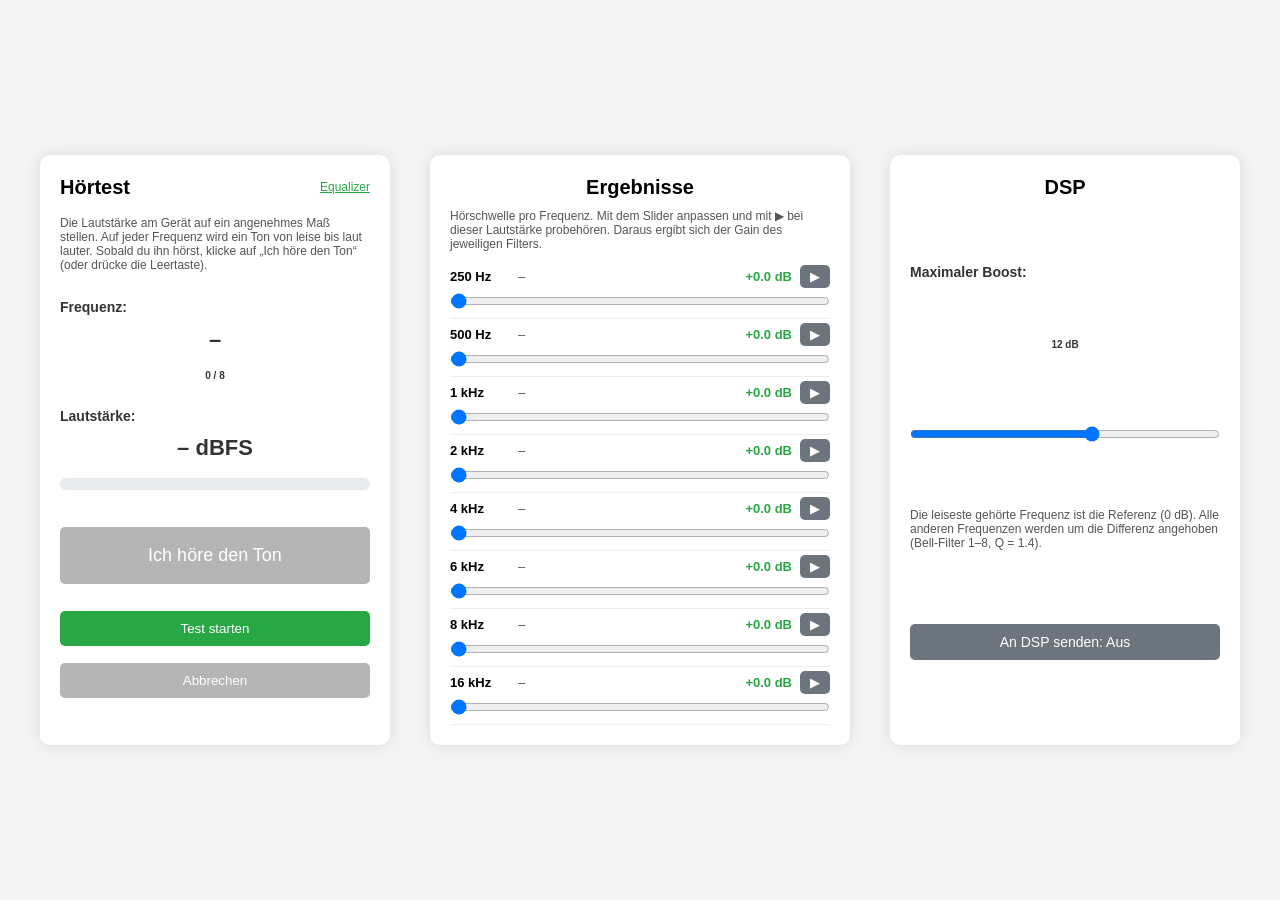
==== firmware/data/hoertest.html @ c3c64e72 "hoertest prototyp" ====
<!DOCTYPE html>
<html lang="de">

<head>
    <meta charset="UTF-8">
    <meta name="viewport" content="width=device-width, initial-scale=1.0">
    <title>ESP 32 Hörtest</title>
    <!-- Verlinkung zur externen CSS-Datei (gleiche wie index.html) -->
    <link rel="stylesheet" href="main.css">
</head>

<body>
    <div class="container-wrapper">

        <!-- =======================
             Hörtest Sektion
             ======================= -->
        <div class="container">
            <div class="filter-header">
                <h1>Hörtest</h1>
                <a href="/" class="page-link">Equalizer</a>
            </div>

            <p class="hint">
                Die Lautstärke am Gerät auf ein angenehmes Maß stellen.
                Auf jeder Frequenz wird ein Ton von leise bis laut lauter. Sobald du ihn hörst,
                klicke auf „Ich höre den Ton“ (oder drücke die Leertaste).
            </p>

            <!-- Aktuelle Frequenz und Fortschritt -->
            <label>Frequenz:</label>
            <p id="testFreq" class="big-value">–</p>
            <p id="testProgress" class="outputText">0 / 8</p>

            <!-- Lautstärkeanzeige -->
            <label style="display: hidden;">Lautstärke:</label>
            <p id="testLevel" class="big-value" style="display: hidden;">– dBFS</p>
            <div class="level-bar" style="display: hidden;"><div id="testLevelFill" class="level-bar-fill"></div></div>

            <button id="testHeard" class="heard-btn" disabled>Ich höre den Ton</button>
            <button id="testStart">Test starten</button>
            <button id="testCancel" class="secondary-btn" disabled>Abbrechen</button>

            <p id="outputTest" class="outputText"></p>
        </div>

        <!-- =======================
             Ergebnisse / manuelles Patchen
             Die Zeilen werden in hoertest.js aus #bandTemplate erzeugt
             ======================= -->
        <div class="container results-container">
            <h1>Ergebnisse</h1>
            <p class="hint">
                Hörschwelle pro Frequenz. Mit dem Slider anpassen und mit ▶ bei dieser Lautstärke
                probehören. Daraus ergibt sich der Gain des jeweiligen Filters.
            </p>

            <div id="bandList"></div>

            <template id="bandTemplate">
                <div class="band-row">
                    <div class="band-head">
                        <span data-role="freq" class="band-freq"></span>
                        <span data-role="threshold" class="band-value"></span>
                        <span data-role="gain" class="band-gain"></span>
                        <button data-role="play" class="play-btn" title="Ton probehören">▶</button>
                    </div>
                    <input type="range" data-role="slider" min="-80" max="0" step="1">
                </div>
            </template>
        </div>

        <!-- =======================
             Übertragung an den ADAU
             ======================= -->
        <div class="container">
            <h1>DSP</h1>

            <label for="maxBoost">Maximaler Boost:</label>
            <p id="maxBoostValue" class="outputText"></p>
            <input type="range" id="maxBoost" min="0" max="20" step="1" value="12">

            <p class="hint">
                Die leiseste gehörte Frequenz ist die Referenz (0 dB). Alle anderen Frequenzen
                werden um die Differenz angehoben (Bell-Filter 1–8, Q = <span id="qValue"></span>).
            </p>

            <!-- An/Aus: aktiv = Filter senden, inaktiv = alle 8 Filter auf Bypass -->
            <button id="dspToggle" class="bypass-btn dsp-toggle">An DSP senden: Aus</button>
            <p id="outputDsp" class="outputText"></p>
        </div>

    </div> <!-- Ende container-wrapper -->

    <script src="hoertest.js"></script>
</body>

</html>
---- firmware/data/main.css ----
/* ===========================
   Grundlegende Layout-Einstellungen
   =========================== */
body {
    font-family: Arial, sans-serif;
    display: flex;
    justify-content: center;
    align-items: center;
    min-height: 100vh;
    margin: 0;
    padding: 20px;
    background-color: #f4f4f4;
    box-sizing: border-box;
}

select {
    width: 100%;
    padding: 8px;
    margin: 5px 0 10px 0;
    border: 1px solid #ccc;
    border-radius: 5px;
    background-color: white;
    font-size: 14px;
    box-sizing: border-box;
}

.container h1 {
    font-size: 20px;
    margin: 0 0 10px 0;
    line-height: 1.2;
}

/* ===========================
   Container-System
   =========================== */
.container-wrapper {
    display: flex;
    justify-content: center;
    gap: 40px;
    flex-wrap: wrap;
    max-width: 100%;
    align-items: stretch;
    /* sorgt dafür, dass alle Container gleich hoch sind */
}

.container {
    flex: 1 1 150px;
    /* gleichmäßige, flexible Breite */
    display: flex;
    flex-direction: column;
    text-align: center;
    background-color: white;
    padding: 20px;
    border-radius: 10px;
    box-shadow: 0 0 15px rgba(0, 0, 0, 0.1);
    min-width: 120px;
    width: 100%;
    max-width: 350px;
    box-sizing: border-box;
    justify-content: space-between;
    /* gleicht Innenhöhe besser aus */
}

/* Speziell für Mute-Container */
.mute-container {
    flex: 0 0 auto;
    /* verhindert flex-grow und flex-shrink */
    max-width: 120px;
    /* maximale Breite */
    width: auto;
    /* natürliche Breite */
    min-width: unset;
}

/* ===========================
   Formularelemente
   =========================== */
label {
    text-align: left;
    font-weight: bold;
    margin: 10px 0 5px 0;
    color: #333;
    font-size: 14px;
}

input {
    padding: 10px;
    margin: 10px 0;
    width: 100%;
    border-radius: 5px;
    border: 1px solid #ccc;
    box-sizing: border-box;
}

button {
    margin-top: 20px;
    padding: 10px 20px;
    border: none;
    border-radius: 5px;
    background-color: #28a745;
    color: white;
    cursor: pointer;
}

button:hover {
    background-color: #218838;
}

/* ===========================
   Ausgabebereich (z.B. Debug-Text)
   =========================== */
.outputText {
    font-size: 10px;
    margin-top: 10px;
    font-weight: bold;
    color: #333;
}

/* ===========================
   Mute-Switch (Toggle)
   =========================== */
.switch {
    position: relative;
    display: block;
    width: 40px;
    height: 20px;
    margin: 20px auto;
    /* horizontale Zentrierung */
}

.switch input {
    opacity: 0;
    width: 0;
    height: 0;
}

.slider {
    position: absolute;
    cursor: pointer;
    top: 0;
    left: 0;
    right: 0;
    bottom: 0;
    background-color: #ccc;
    transition: 0.4s;
    border-radius: 20px;
}

.slider:before {
    position: absolute;
    content: "";
    height: 16px;
    width: 16px;
    left: 2px;
    bottom: 2px;
    background-color: white;
    transition: 0.4s;
    border-radius: 50%;
}

input:checked+.slider {
    background-color: #dc3545;
}

input:checked+.slider:before {
    transform: translateX(20px);
}

/* ===========================
   Input "LED"
   =========================== */
/* LED-Container wie Input, horizontal + vertikal zentriert */
.led-container {
    display: flex;
    justify-content: center;
    align-items: center;
    gap: 30px;
    /* Abstand zwischen L und R */
    margin: 10px 0 0 0;
    width: 100%;
    /* volle Breite */
}

#outputSignalLeds {
    margin: 0% 0;
    padding: 0;
}


.led-unit {
    display: flex;
    flex-direction: column;
    align-items: center;
}

/* LED (Kreis) */
.led {
    width: 10px;
    height: 10px;
    border-radius: 50%;
    background-color: gray;
    box-shadow: 0 0 5px rgba(0, 0, 0, 0.3);
}

.led.green {
    background-color: #28a745;
    box-shadow: 0 0 8px #28a745;
}

.led.yellow {
    background-color: #e7f708;
    box-shadow: 0 0 8px #e7f708;
}


.led.red {
    background-color: #dc3545;
    box-shadow: 0 0 8px #dc3545;
}

.led.black {
    background-color: #000000;
    box-shadow: 0 0 8px #000000;
}

/* ===========================
   Filter-Header mit Bypass-Button
   =========================== */
.filter-header {
    display: flex;
    justify-content: space-between;
    align-items: center;
    margin-bottom: 10px;
}

.filter-header h1 {
    font-size: 20px;
    margin: 0;
    text-align: left;
}

.bypass-btn {
    background-color: #6c757d;
    color: white;
    border: none;
    padding: 5px 10px;
    border-radius: 5px;
    font-size: 12px;
    cursor: pointer;
    margin-left: 10px;
}

.bypass-btn.active {
    background-color: #dc3545;
    /* Grau für aktiven Bypass */
}

/* ===========================
   Responsive Design
   =========================== */
@media (max-width: 600px) {
    body {
        flex-direction: column;
        padding: 10px;
    }

    .container-wrapper {
        flex-direction: column;
        align-items: center;
        gap: 20px;
    }

    .container {
        width: 100%;
        max-width: 100%;
        padding: 15px;
    }

    #gainSlider {
        height: 150px;
    }

    button {
        width: 100%;
    }
}

/* ===========================
   Hörtest (hoertest.html)
   =========================== */
.hint {
    font-size: 12px;
    color: #555;
    text-align: left;
    margin: 0 0 10px 0;
}

.page-link {
    font-size: 12px;
    color: #28a745;
}

.big-value {
    font-size: 22px;
    font-weight: bold;
    margin: 0;
    color: #333;
}

.level-bar {
    width: 100%;
    height: 12px;
    background-color: #e9ecef;
    border-radius: 6px;
    overflow: hidden;
    margin: 10px 0;
}

.level-bar-fill {
    height: 100%;
    width: 0;
    background: linear-gradient(90deg, #28a745, #e7f708, #dc3545);
}

.heard-btn {
    font-size: 18px;
    padding: 18px 20px;
}

button:disabled,
button:disabled:hover {
    background-color: #b5b5b5;
    cursor: not-allowed;
}

.secondary-btn {
    background-color: #6c757d;
    margin-top: 10px;
}

.secondary-btn:hover {
    background-color: #5a6268;
}

.results-container {
    max-width: 420px;
}

.band-row {
    border-bottom: 1px solid #eee;
    padding: 4px 0;
}

.band-head {
    display: flex;
    align-items: center;
    gap: 8px;
    font-size: 13px;
}

.band-freq {
    font-weight: bold;
    width: 60px;
    text-align: left;
}

.band-value {
    flex: 1;
    text-align: left;
    color: #555;
}

.band-gain {
    color: #28a745;
    font-weight: bold;
}

.band-row input[type="range"] {
    margin: 4px 0;
    padding: 0;
}

.play-btn {
    margin: 0;
    padding: 4px 10px;
    width: auto;
    background-color: #6c757d;
}

.play-btn.active {
    background-color: #dc3545;
}

.dsp-toggle {
    margin: 20px 0 0 0;
    padding: 10px 20px;
    font-size: 14px;
}

.dsp-toggle.active {
    background-color: #28a745;
}
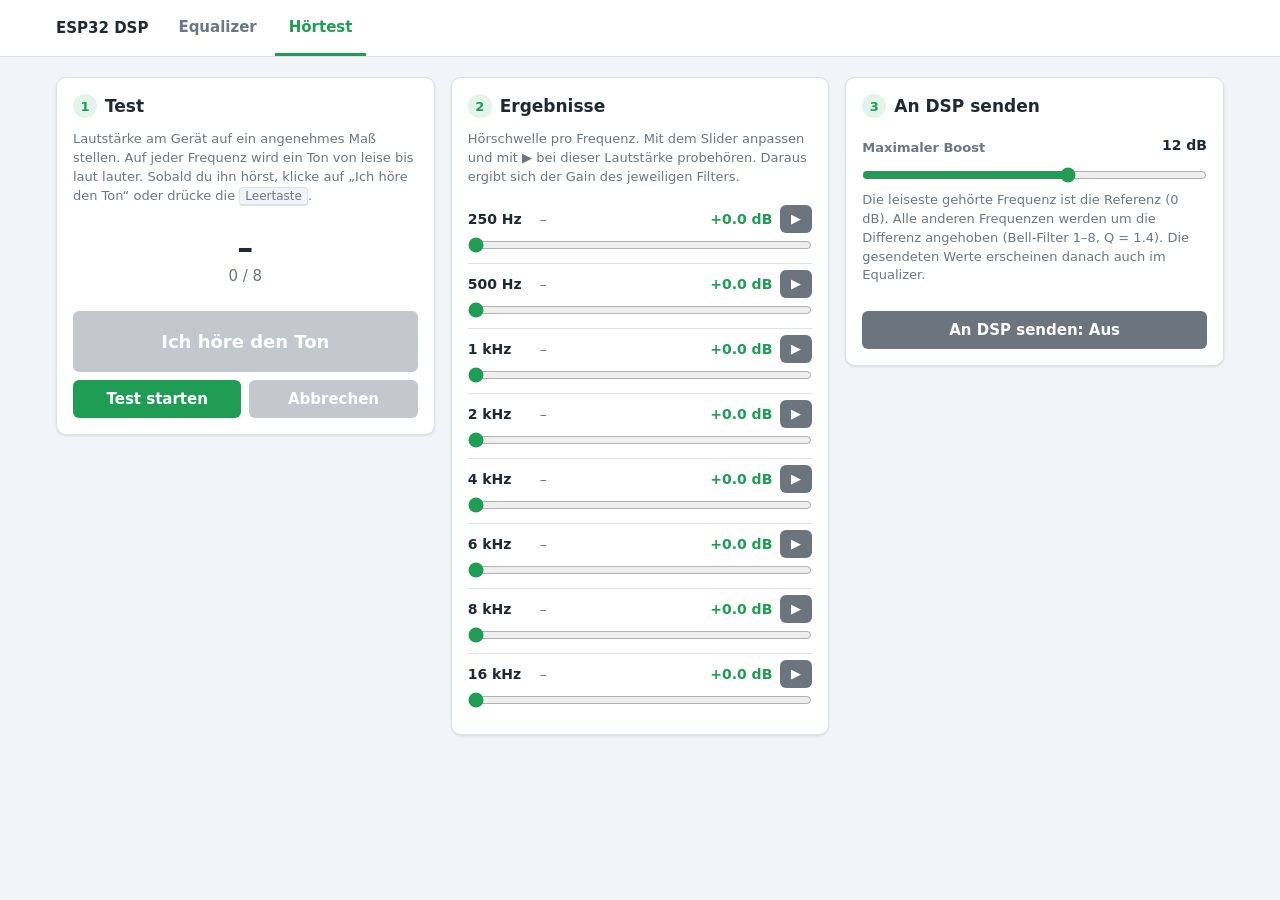
==== commit 782319a6: "UI aufgeräumt und UX verbessert" ====
--- a/firmware/data/hoertest.html
+++ b/firmware/data/hoertest.html
@@ -4,93 +4,110 @@
 <head>
     <meta charset="UTF-8">
     <meta name="viewport" content="width=device-width, initial-scale=1.0">
-    <title>ESP 32 Hörtest</title>
-    <!-- Verlinkung zur externen CSS-Datei (gleiche wie index.html) -->
+    <title>DSP – Hörtest</title>
     <link rel="stylesheet" href="main.css">
 </head>
 
 <body>
-    <div class="container-wrapper">
+    <!-- =======================
+         Hauptnavigation (gleich auf allen Seiten)
+         ======================= -->
+    <header class="topbar">
+        <div class="topbar-inner">
+            <span class="brand">ESP32 DSP</span>
+            <nav class="tabs">
+                <a href="/" class="tab">Equalizer</a>
+                <a href="/hoertest.html" class="tab active" aria-current="page">Hörtest</a>
+            </nav>
+        </div>
+    </header>
 
-        <!-- =======================
-             Hörtest Sektion
-             ======================= -->
-        <div class="container">
-            <div class="filter-header">
-                <h1>Hörtest</h1>
-                <a href="/" class="page-link">Equalizer</a>
+    <main class="page">
+        <section class="row row-3">
+
+            <!-- =======================
+                 1. Test
+                 ======================= -->
+            <div class="card">
+                <h2><span class="step">1</span>Test</h2>
+
+                <p class="hint">
+                    Lautstärke am Gerät auf ein angenehmes Maß stellen. Auf jeder Frequenz wird ein Ton
+                    von leise bis laut lauter. Sobald du ihn hörst, klicke auf „Ich höre den Ton“
+                    oder drücke die <kbd>Leertaste</kbd>.
+                </p>
+
+                <div class="test-display">
+                    <p id="testFreq" class="big-value">–</p>
+                    <p id="testProgress" class="muted">0 / 8</p>
+                </div>
+
+                <!-- Lautstärkeanzeige: ausgeblendet, damit der Tonstart nicht sichtbar ist -->
+                <div hidden>
+                    <p id="testLevel" class="big-value">– dBFS</p>
+                    <div class="level-bar"><div id="testLevelFill" class="level-bar-fill"></div></div>
+                </div>
+
+                <button id="testHeard" class="btn heard-btn" disabled>Ich höre den Ton</button>
+                <div class="btn-row">
+                    <button id="testStart" class="btn">Test starten</button>
+                    <button id="testCancel" class="btn btn-secondary" disabled>Abbrechen</button>
+                </div>
+
+                <p id="outputTest" class="status"></p>
             </div>
 
-            <p class="hint">
-                Die Lautstärke am Gerät auf ein angenehmes Maß stellen.
-                Auf jeder Frequenz wird ein Ton von leise bis laut lauter. Sobald du ihn hörst,
-                klicke auf „Ich höre den Ton“ (oder drücke die Leertaste).
-            </p>
+            <!-- =======================
+                 2. Ergebnisse / manuelles Patchen
+                 Zeilen werden in hoertest.js aus #bandTemplate erzeugt
+                 ======================= -->
+            <div class="card">
+                <h2><span class="step">2</span>Ergebnisse</h2>
+                <p class="hint">
+                    Hörschwelle pro Frequenz. Mit dem Slider anpassen und mit ▶ bei dieser Lautstärke
+                    probehören. Daraus ergibt sich der Gain des jeweiligen Filters.
+                </p>
 
-            <!-- Aktuelle Frequenz und Fortschritt -->
-            <label>Frequenz:</label>
-            <p id="testFreq" class="big-value">–</p>
-            <p id="testProgress" class="outputText">0 / 8</p>
+                <div id="bandList"></div>
 
-            <!-- Lautstärkeanzeige -->
-            <label style="display: hidden;">Lautstärke:</label>
-            <p id="testLevel" class="big-value" style="display: hidden;">– dBFS</p>
-            <div class="level-bar" style="display: hidden;"><div id="testLevelFill" class="level-bar-fill"></div></div>
+                <template id="bandTemplate">
+                    <div class="band-row">
+                        <div class="band-head">
+                            <span data-role="freq" class="band-freq"></span>
+                            <span data-role="threshold" class="band-value"></span>
+                            <span data-role="gain" class="band-gain"></span>
+                            <button data-role="play" class="play-btn" title="Ton probehören">▶</button>
+                        </div>
+                        <input type="range" data-role="slider" min="-80" max="0" step="1">
+                    </div>
+                </template>
+            </div>
 
-            <button id="testHeard" class="heard-btn" disabled>Ich höre den Ton</button>
-            <button id="testStart">Test starten</button>
-            <button id="testCancel" class="secondary-btn" disabled>Abbrechen</button>
+            <!-- =======================
+                 3. Übertragung an den ADAU
+                 ======================= -->
+            <div class="card">
+                <h2><span class="step">3</span>An DSP senden</h2>
 
-            <p id="outputTest" class="outputText"></p>
-        </div>
+                <div class="label-row">
+                    <label for="maxBoost">Maximaler Boost</label>
+                    <span id="maxBoostValue" class="value-badge"></span>
+                </div>
+                <input type="range" id="maxBoost" min="0" max="20" step="1" value="12">
 
-        <!-- =======================
-             Ergebnisse / manuelles Patchen
-             Die Zeilen werden in hoertest.js aus #bandTemplate erzeugt
-             ======================= -->
-        <div class="container results-container">
-            <h1>Ergebnisse</h1>
-            <p class="hint">
-                Hörschwelle pro Frequenz. Mit dem Slider anpassen und mit ▶ bei dieser Lautstärke
-                probehören. Daraus ergibt sich der Gain des jeweiligen Filters.
-            </p>
+                <p class="hint">
+                    Die leiseste gehörte Frequenz ist die Referenz (0 dB). Alle anderen Frequenzen
+                    werden um die Differenz angehoben (Bell-Filter 1–8, Q = <span id="qValue"></span>).
+                    Die gesendeten Werte erscheinen danach auch im Equalizer.
+                </p>
 
-            <div id="bandList"></div>
+                <!-- An/Aus: aktiv = Filter senden, inaktiv = alle 8 Filter auf Bypass -->
+                <button id="dspToggle" class="btn dsp-toggle">An DSP senden: Aus</button>
+                <p id="outputDsp" class="status"></p>
+            </div>
 
-            <template id="bandTemplate">
-                <div class="band-row">
-                    <div class="band-head">
-                        <span data-role="freq" class="band-freq"></span>
-                        <span data-role="threshold" class="band-value"></span>
-                        <span data-role="gain" class="band-gain"></span>
-                        <button data-role="play" class="play-btn" title="Ton probehören">▶</button>
-                    </div>
-                    <input type="range" data-role="slider" min="-80" max="0" step="1">
-                </div>
-            </template>
-        </div>
-
-        <!-- =======================
-             Übertragung an den ADAU
-             ======================= -->
-        <div class="container">
-            <h1>DSP</h1>
-
-            <label for="maxBoost">Maximaler Boost:</label>
-            <p id="maxBoostValue" class="outputText"></p>
-            <input type="range" id="maxBoost" min="0" max="20" step="1" value="12">
-
-            <p class="hint">
-                Die leiseste gehörte Frequenz ist die Referenz (0 dB). Alle anderen Frequenzen
-                werden um die Differenz angehoben (Bell-Filter 1–8, Q = <span id="qValue"></span>).
-            </p>
-
-            <!-- An/Aus: aktiv = Filter senden, inaktiv = alle 8 Filter auf Bypass -->
-            <button id="dspToggle" class="bypass-btn dsp-toggle">An DSP senden: Aus</button>
-            <p id="outputDsp" class="outputText"></p>
-        </div>
-
-    </div> <!-- Ende container-wrapper -->
+        </section>
+    </main>
 
     <script src="hoertest.js"></script>
 </body>
--- a/firmware/data/main.css
+++ b/firmware/data/main.css
@@ -1,131 +1,453 @@
 /* ===========================
-   Grundlegende Layout-Einstellungen
-   =========================== */
+   Farben & Grundwerte
+   =========================== */
+:root {
+    --bg: #f2f4f7;
+    --card: #ffffff;
+    --text: #1f2933;
+    --muted: #6b7785;
+    --border: #dde2e8;
+    --accent: #1f9d55;
+    --accent-hover: #188046;
+    --accent-soft: #e3f4ea;
+    --danger: #d64545;
+    --danger-soft: #fbe9e9;
+    --neutral: #6c757d;
+    --radius: 10px;
+    --shadow: 0 1px 3px rgba(16, 24, 40, 0.08), 0 1px 2px rgba(16, 24, 40, 0.04);
+    --header-h: 104px; /* Höhe Topbar + Sprungnavigation, für Anker-Sprünge */
+}
+
+* {
+    box-sizing: border-box;
+}
+
+html {
+    scroll-behavior: smooth;
+}
+
 body {
-    font-family: Arial, sans-serif;
-    display: flex;
-    justify-content: center;
-    align-items: center;
-    min-height: 100vh;
     margin: 0;
-    padding: 20px;
-    background-color: #f4f4f4;
-    box-sizing: border-box;
-}
-
+    font-family: system-ui, -apple-system, "Segoe UI", Roboto, Arial, sans-serif;
+    font-size: 15px;
+    color: var(--text);
+    background: var(--bg);
+}
+
+h2 {
+    font-size: 17px;
+    margin: 0 0 12px 0;
+    display: flex;
+    align-items: center;
+    gap: 8px;
+}
+
+
+/* ===========================
+   Topbar + Navigation
+   =========================== */
+.topbar {
+    position: sticky;
+    top: 0;
+    z-index: 10;
+    background: var(--card);
+    border-bottom: 1px solid var(--border);
+}
+
+.topbar-inner {
+    max-width: 1200px;
+    margin: 0 auto;
+    padding: 0 16px;
+    height: 56px;
+    display: flex;
+    align-items: center;
+    gap: 16px;
+}
+
+.brand {
+    font-weight: 700;
+    white-space: nowrap;
+}
+
+.tabs {
+    display: flex;
+    gap: 4px;
+    height: 100%;
+}
+
+.tab {
+    display: flex;
+    align-items: center;
+    padding: 0 14px;
+    color: var(--muted);
+    text-decoration: none;
+    font-weight: 600;
+    border-bottom: 3px solid transparent;
+}
+
+.tab:hover {
+    color: var(--text);
+}
+
+.tab.active {
+    color: var(--accent);
+    border-bottom-color: var(--accent);
+}
+
+/* Verbindungsstatus (WebSocket) */
+.conn {
+    margin-left: auto;
+    display: flex;
+    align-items: center;
+    gap: 6px;
+    font-size: 13px;
+    color: var(--muted);
+    white-space: nowrap;
+}
+
+.conn-dot {
+    width: 8px;
+    height: 8px;
+    border-radius: 50%;
+    background: #f0b429;
+}
+
+.conn[data-state="ok"] .conn-dot {
+    background: var(--accent);
+}
+
+.conn[data-state="error"] .conn-dot {
+    background: var(--danger);
+}
+
+/* Sprungnavigation innerhalb einer Seite */
+.subnav {
+    max-width: 1200px;
+    margin: 0 auto;
+    padding: 8px 16px;
+    display: flex;
+    gap: 6px;
+    overflow-x: auto;
+    scrollbar-width: none;
+}
+
+.subnav::-webkit-scrollbar {
+    display: none;
+}
+
+.chip {
+    flex: 0 0 auto;
+    padding: 6px 12px;
+    border-radius: 999px;
+    border: 1px solid var(--border);
+    background: var(--card);
+    color: var(--text);
+    font-size: 13px;
+    font-weight: 600;
+    text-decoration: none;
+}
+
+.chip:hover {
+    border-color: var(--accent);
+}
+
+.chip.active {
+    background: var(--accent);
+    border-color: var(--accent);
+    color: #fff;
+}
+
+.chip.is-bypassed:not(.active) {
+    color: var(--muted);
+    text-decoration: line-through;
+}
+
+
+/* ===========================
+   Seitenlayout
+   =========================== */
+.page {
+    max-width: 1200px;
+    margin: 0 auto;
+    padding: 20px 16px 40px;
+}
+
+.row {
+    display: grid;
+    grid-template-columns: repeat(auto-fit, minmax(280px, 1fr));
+    gap: 16px;
+    margin-bottom: 16px;
+}
+
+.row-3 {
+    grid-template-columns: repeat(auto-fit, minmax(300px, 1fr));
+    align-items: start;
+}
+
+.filter-grid {
+    display: grid;
+    grid-template-columns: repeat(auto-fill, minmax(250px, 1fr));
+    gap: 16px;
+    margin-bottom: 16px;
+}
+
+.section-title {
+    margin: 24px 0 12px;
+    color: var(--muted);
+    font-size: 13px;
+    text-transform: uppercase;
+    letter-spacing: 0.05em;
+}
+
+.card {
+    background: var(--card);
+    border: 1px solid var(--border);
+    border-radius: var(--radius);
+    box-shadow: var(--shadow);
+    padding: 16px;
+    display: flex;
+    flex-direction: column;
+    scroll-margin-top: calc(var(--header-h) + 12px);
+    transition: opacity 0.2s;
+}
+
+.card-head {
+    display: flex;
+    justify-content: space-between;
+    align-items: center;
+    margin-bottom: 4px;
+}
+
+.card-head h2 {
+    margin: 0;
+}
+
+.filter-card.is-bypassed {
+    opacity: 0.6;
+}
+
+.footnote {
+    font-size: 13px;
+    color: var(--muted);
+    text-align: center;
+}
+
+
+/* ===========================
+   Formularelemente
+   =========================== */
+label {
+    display: block;
+    font-size: 13px;
+    font-weight: 600;
+    color: var(--muted);
+    margin: 10px 0 4px;
+}
+
+input[type="text"],
 select {
     width: 100%;
-    padding: 8px;
-    margin: 5px 0 10px 0;
-    border: 1px solid #ccc;
-    border-radius: 5px;
-    background-color: white;
+    padding: 9px 10px;
+    font: inherit;
+    color: inherit;
+    border: 1px solid var(--border);
+    border-radius: 6px;
+    background: #fff;
+}
+
+input[type="text"]:focus,
+select:focus {
+    outline: none;
+    border-color: var(--accent);
+    box-shadow: 0 0 0 3px var(--accent-soft);
+}
+
+input[type="range"] {
+    width: 100%;
+    margin: 8px 0;
+    accent-color: var(--accent);
+}
+
+/* Eingabefeld mit Einheit rechts */
+.field {
+    position: relative;
+}
+
+.field-unit input {
+    padding-right: 34px;
+}
+
+.unit {
+    position: absolute;
+    right: 10px;
+    top: 50%;
+    transform: translateY(-50%);
+    font-size: 12px;
+    color: var(--muted);
+    pointer-events: none;
+}
+
+.field-row {
+    display: grid;
+    grid-template-columns: 1.3fr 1fr 0.8fr;
+    gap: 8px;
+}
+
+.gain-control {
+    display: grid;
+    grid-template-columns: 1fr 96px;
+    gap: 12px;
+    align-items: center;
+}
+
+.label-row {
+    display: flex;
+    justify-content: space-between;
+    align-items: center;
+}
+
+.value-badge {
+    font-weight: 700;
     font-size: 14px;
-    box-sizing: border-box;
-}
-
-.container h1 {
-    font-size: 20px;
-    margin: 0 0 10px 0;
-    line-height: 1.2;
-}
-
-/* ===========================
-   Container-System
-   =========================== */
-.container-wrapper {
-    display: flex;
-    justify-content: center;
-    gap: 40px;
-    flex-wrap: wrap;
-    max-width: 100%;
-    align-items: stretch;
-    /* sorgt dafür, dass alle Container gleich hoch sind */
-}
-
-.container {
-    flex: 1 1 150px;
-    /* gleichmäßige, flexible Breite */
-    display: flex;
-    flex-direction: column;
-    text-align: center;
-    background-color: white;
-    padding: 20px;
-    border-radius: 10px;
-    box-shadow: 0 0 15px rgba(0, 0, 0, 0.1);
-    min-width: 120px;
-    width: 100%;
-    max-width: 350px;
-    box-sizing: border-box;
+}
+
+/* Buttons */
+.btn {
+    margin-top: 14px;
+    padding: 10px 16px;
+    border: none;
+    border-radius: 6px;
+    background: var(--accent);
+    color: #fff;
+    font: inherit;
+    font-weight: 600;
+    cursor: pointer;
+}
+
+.btn:hover {
+    background: var(--accent-hover);
+}
+
+.btn-secondary {
+    background: var(--neutral);
+}
+
+.btn-secondary:hover {
+    background: #5a6268;
+}
+
+button:disabled,
+button:disabled:hover {
+    background: #c3c8ce;
+    cursor: not-allowed;
+}
+
+.btn-row {
+    display: flex;
+    gap: 8px;
+}
+
+.btn-row .btn {
+    flex: 1;
+    margin-top: 8px;
+}
+
+.toggle-btn {
+    padding: 4px 10px;
+    border: 1px solid var(--border);
+    border-radius: 999px;
+    background: #fff;
+    color: var(--muted);
+    font: inherit;
+    font-size: 12px;
+    font-weight: 600;
+    cursor: pointer;
+}
+
+.toggle-btn:hover {
+    border-color: var(--neutral);
+}
+
+.toggle-btn.active {
+    background: var(--danger);
+    border-color: var(--danger);
+    color: #fff;
+}
+
+.link-btn {
+    border: none;
+    background: none;
+    padding: 0;
+    color: var(--danger);
+    font: inherit;
+    text-decoration: underline;
+    cursor: pointer;
+}
+
+/* Statuszeile unter Karten */
+.status {
+    min-height: 1.2em;
+    margin: 8px 0 0;
+    font-size: 12px;
+    color: var(--muted);
+    word-break: break-word;
+}
+
+.status[data-type="ok"] {
+    color: var(--accent);
+}
+
+.status[data-type="error"] {
+    color: var(--danger);
+}
+
+.status:empty {
+    display: none;
+}
+
+.hint {
+    font-size: 13px;
+    color: var(--muted);
+    margin: 0 0 12px;
+    line-height: 1.45;
+}
+
+.muted {
+    color: var(--muted);
+    margin: 0;
+}
+
+kbd {
+    font-family: inherit;
+    font-size: 12px;
+    padding: 1px 5px;
+    border: 1px solid var(--border);
+    border-bottom-width: 2px;
+    border-radius: 4px;
+    background: var(--bg);
+}
+
+
+/* ===========================
+   Mute-Switch
+   =========================== */
+.switch-row {
+    display: flex;
     justify-content: space-between;
-    /* gleicht Innenhöhe besser aus */
-}
-
-/* Speziell für Mute-Container */
-.mute-container {
-    flex: 0 0 auto;
-    /* verhindert flex-grow und flex-shrink */
-    max-width: 120px;
-    /* maximale Breite */
-    width: auto;
-    /* natürliche Breite */
-    min-width: unset;
-}
-
-/* ===========================
-   Formularelemente
-   =========================== */
-label {
-    text-align: left;
-    font-weight: bold;
-    margin: 10px 0 5px 0;
-    color: #333;
-    font-size: 14px;
-}
-
-input {
-    padding: 10px;
-    margin: 10px 0;
-    width: 100%;
-    border-radius: 5px;
-    border: 1px solid #ccc;
-    box-sizing: border-box;
-}
-
-button {
-    margin-top: 20px;
-    padding: 10px 20px;
-    border: none;
-    border-radius: 5px;
-    background-color: #28a745;
-    color: white;
-    cursor: pointer;
-}
-
-button:hover {
-    background-color: #218838;
-}
-
-/* ===========================
-   Ausgabebereich (z.B. Debug-Text)
-   =========================== */
-.outputText {
-    font-size: 10px;
-    margin-top: 10px;
-    font-weight: bold;
-    color: #333;
-}
-
-/* ===========================
-   Mute-Switch (Toggle)
-   =========================== */
+    align-items: center;
+}
+
+.switch-row label {
+    margin: 0;
+    font-size: 15px;
+    color: var(--text);
+}
+
 .switch {
     position: relative;
-    display: block;
-    width: 40px;
-    height: 20px;
-    margin: 20px auto;
-    /* horizontale Zentrierung */
+    display: inline-block;
+    width: 44px;
+    height: 24px;
 }
 
 .switch input {
@@ -136,181 +458,120 @@
 
 .slider {
     position: absolute;
+    inset: 0;
     cursor: pointer;
-    top: 0;
-    left: 0;
-    right: 0;
-    bottom: 0;
-    background-color: #ccc;
-    transition: 0.4s;
-    border-radius: 20px;
+    background: #c3c8ce;
+    border-radius: 24px;
+    transition: 0.2s;
 }
 
 .slider:before {
+    content: "";
     position: absolute;
-    content: "";
+    width: 18px;
+    height: 18px;
+    left: 3px;
+    top: 3px;
+    background: #fff;
+    border-radius: 50%;
+    transition: 0.2s;
+}
+
+input:checked + .slider {
+    background: var(--danger);
+}
+
+input:checked + .slider:before {
+    transform: translateX(20px);
+}
+
+
+/* ===========================
+   Pegel-LEDs
+   =========================== */
+.led-container {
+    display: flex;
+    justify-content: space-around;
+    align-items: center;
+    flex: 1;
+    padding: 8px 0;
+}
+
+.led-unit {
+    display: flex;
+    flex-direction: column;
+    align-items: center;
+    gap: 6px;
+}
+
+.led {
+    width: 16px;
     height: 16px;
-    width: 16px;
-    left: 2px;
-    bottom: 2px;
-    background-color: white;
-    transition: 0.4s;
     border-radius: 50%;
-}
-
-input:checked+.slider {
-    background-color: #dc3545;
-}
-
-input:checked+.slider:before {
-    transform: translateX(20px);
-}
-
-/* ===========================
-   Input "LED"
-   =========================== */
-/* LED-Container wie Input, horizontal + vertikal zentriert */
-.led-container {
-    display: flex;
+    background: #b8bec5;
+    box-shadow: inset 0 0 3px rgba(0, 0, 0, 0.3);
+}
+
+.led.green {
+    background: #28a745;
+    box-shadow: 0 0 8px #28a745;
+}
+
+.led.yellow {
+    background: #e7d808;
+    box-shadow: 0 0 8px #e7d808;
+}
+
+.led.red {
+    background: var(--danger);
+    box-shadow: 0 0 8px var(--danger);
+}
+
+.led.black {
+    background: #000;
+}
+
+.led-label {
+    font-weight: 700;
+}
+
+.led-value {
+    font-size: 13px;
+    color: var(--muted);
+    font-variant-numeric: tabular-nums;
+}
+
+
+/* ===========================
+   Hörtest
+   =========================== */
+.step {
+    display: inline-flex;
+    align-items: center;
     justify-content: center;
-    align-items: center;
-    gap: 30px;
-    /* Abstand zwischen L und R */
-    margin: 10px 0 0 0;
-    width: 100%;
-    /* volle Breite */
-}
-
-#outputSignalLeds {
-    margin: 0% 0;
-    padding: 0;
-}
-
-
-.led-unit {
-    display: flex;
-    flex-direction: column;
-    align-items: center;
-}
-
-/* LED (Kreis) */
-.led {
-    width: 10px;
-    height: 10px;
+    width: 24px;
+    height: 24px;
     border-radius: 50%;
-    background-color: gray;
-    box-shadow: 0 0 5px rgba(0, 0, 0, 0.3);
-}
-
-.led.green {
-    background-color: #28a745;
-    box-shadow: 0 0 8px #28a745;
-}
-
-.led.yellow {
-    background-color: #e7f708;
-    box-shadow: 0 0 8px #e7f708;
-}
-
-
-.led.red {
-    background-color: #dc3545;
-    box-shadow: 0 0 8px #dc3545;
-}
-
-.led.black {
-    background-color: #000000;
-    box-shadow: 0 0 8px #000000;
-}
-
-/* ===========================
-   Filter-Header mit Bypass-Button
-   =========================== */
-.filter-header {
-    display: flex;
-    justify-content: space-between;
-    align-items: center;
-    margin-bottom: 10px;
-}
-
-.filter-header h1 {
-    font-size: 20px;
+    background: var(--accent-soft);
+    color: var(--accent);
+    font-size: 13px;
+}
+
+.test-display {
+    text-align: center;
+    padding: 12px 0;
+}
+
+.big-value {
+    font-size: 32px;
+    font-weight: 700;
     margin: 0;
-    text-align: left;
-}
-
-.bypass-btn {
-    background-color: #6c757d;
-    color: white;
-    border: none;
-    padding: 5px 10px;
-    border-radius: 5px;
-    font-size: 12px;
-    cursor: pointer;
-    margin-left: 10px;
-}
-
-.bypass-btn.active {
-    background-color: #dc3545;
-    /* Grau für aktiven Bypass */
-}
-
-/* ===========================
-   Responsive Design
-   =========================== */
-@media (max-width: 600px) {
-    body {
-        flex-direction: column;
-        padding: 10px;
-    }
-
-    .container-wrapper {
-        flex-direction: column;
-        align-items: center;
-        gap: 20px;
-    }
-
-    .container {
-        width: 100%;
-        max-width: 100%;
-        padding: 15px;
-    }
-
-    #gainSlider {
-        height: 150px;
-    }
-
-    button {
-        width: 100%;
-    }
-}
-
-/* ===========================
-   Hörtest (hoertest.html)
-   =========================== */
-.hint {
-    font-size: 12px;
-    color: #555;
-    text-align: left;
-    margin: 0 0 10px 0;
-}
-
-.page-link {
-    font-size: 12px;
-    color: #28a745;
-}
-
-.big-value {
-    font-size: 22px;
-    font-weight: bold;
-    margin: 0;
-    color: #333;
 }
 
 .level-bar {
     width: 100%;
     height: 12px;
-    background-color: #e9ecef;
+    background: #e9ecef;
     border-radius: 6px;
     overflow: hidden;
     margin: 10px 0;
@@ -324,79 +585,84 @@
 
 .heard-btn {
     font-size: 18px;
-    padding: 18px 20px;
-}
-
-button:disabled,
-button:disabled:hover {
-    background-color: #b5b5b5;
-    cursor: not-allowed;
-}
-
-.secondary-btn {
-    background-color: #6c757d;
-    margin-top: 10px;
-}
-
-.secondary-btn:hover {
-    background-color: #5a6268;
-}
-
-.results-container {
-    max-width: 420px;
+    padding: 20px;
 }
 
 .band-row {
-    border-bottom: 1px solid #eee;
-    padding: 4px 0;
+    border-bottom: 1px solid var(--border);
+    padding: 6px 0;
+}
+
+.band-row:last-child {
+    border-bottom: none;
 }
 
 .band-head {
     display: flex;
     align-items: center;
     gap: 8px;
-    font-size: 13px;
+    font-size: 14px;
 }
 
 .band-freq {
-    font-weight: bold;
-    width: 60px;
-    text-align: left;
+    font-weight: 700;
+    width: 64px;
 }
 
 .band-value {
     flex: 1;
-    text-align: left;
-    color: #555;
+    color: var(--muted);
+    font-variant-numeric: tabular-nums;
 }
 
 .band-gain {
-    color: #28a745;
-    font-weight: bold;
+    color: var(--accent);
+    font-weight: 700;
+    font-variant-numeric: tabular-nums;
 }
 
 .band-row input[type="range"] {
-    margin: 4px 0;
+    margin: 4px 0 0;
+}
+
+.play-btn {
+    width: 32px;
+    height: 28px;
     padding: 0;
-}
-
-.play-btn {
-    margin: 0;
-    padding: 4px 10px;
-    width: auto;
-    background-color: #6c757d;
+    border: none;
+    border-radius: 6px;
+    background: var(--neutral);
+    color: #fff;
+    cursor: pointer;
 }
 
 .play-btn.active {
-    background-color: #dc3545;
-}
-
-.dsp-toggle {
-    margin: 20px 0 0 0;
-    padding: 10px 20px;
-    font-size: 14px;
+    background: var(--danger);
+}
+
+.dsp-toggle,
+.dsp-toggle:hover {
+    background: var(--neutral);
 }
 
 .dsp-toggle.active {
-    background-color: #28a745;
-}
+    background: var(--accent);
+}
+
+
+/* ===========================
+   Smartphone
+   =========================== */
+@media (max-width: 600px) {
+    .brand {
+        display: none;
+    }
+
+    .tab {
+        padding: 0 10px;
+    }
+
+    .page {
+        padding-top: 12px;
+    }
+}
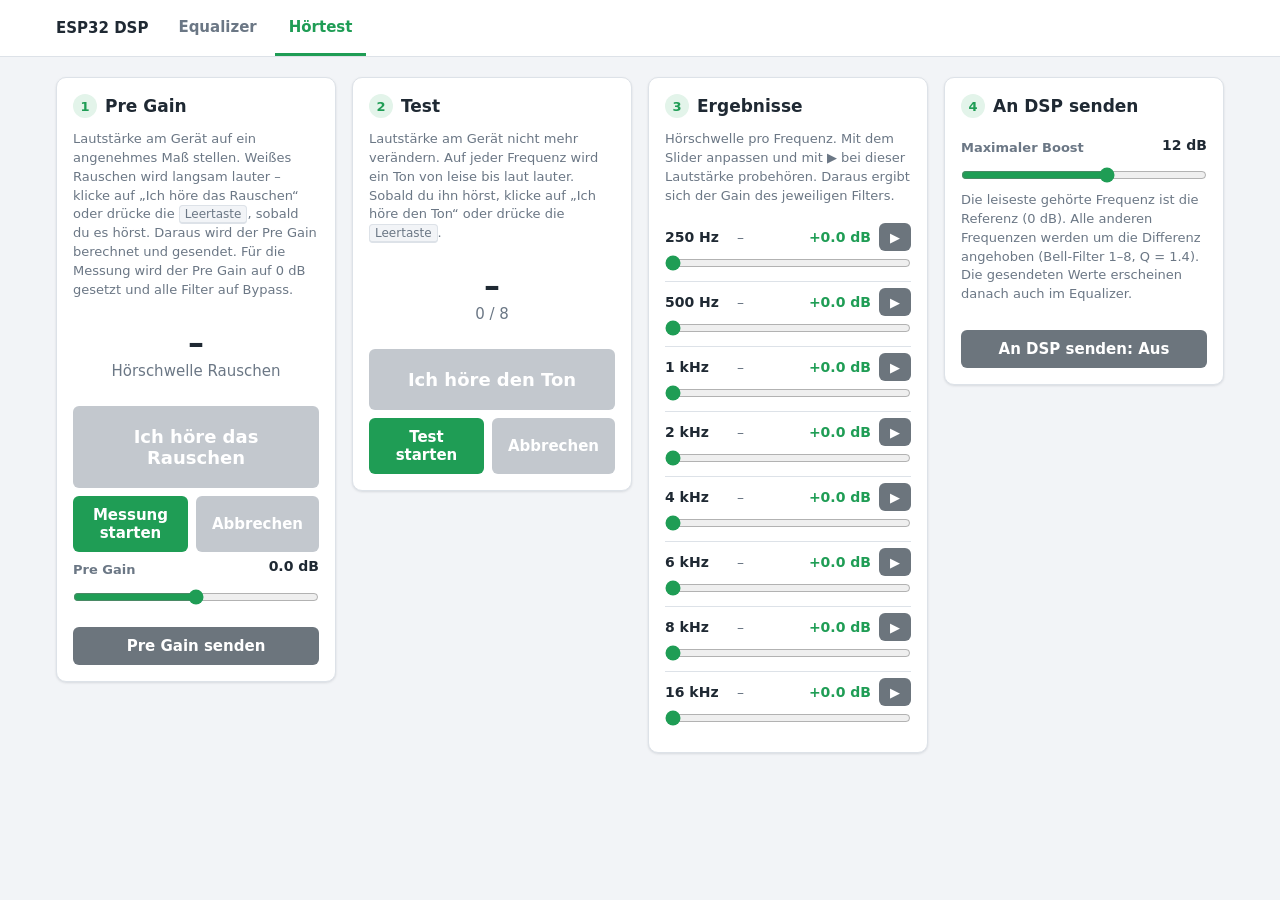
==== commit 79dbf130: "hoertest update" ====
--- a/firmware/data/hoertest.html
+++ b/firmware/data/hoertest.html
@@ -26,13 +26,47 @@
         <section class="row row-3">
 
             <!-- =======================
-                 1. Test
+                 1. Pre Gain bestimmen (weißes Rauschen)
                  ======================= -->
             <div class="card">
-                <h2><span class="step">1</span>Test</h2>
+                <h2><span class="step">1</span>Pre Gain</h2>
 
                 <p class="hint">
-                    Lautstärke am Gerät auf ein angenehmes Maß stellen. Auf jeder Frequenz wird ein Ton
+                    Lautstärke am Gerät auf ein angenehmes Maß stellen. Weißes Rauschen wird langsam
+                    lauter – klicke auf „Ich höre das Rauschen“ oder drücke die <kbd>Leertaste</kbd>,
+                    sobald du es hörst. Daraus wird der Pre Gain berechnet und gesendet.
+                    Für die Messung wird der Pre Gain auf 0 dB gesetzt und alle Filter auf Bypass.
+                </p>
+
+                <div class="test-display">
+                    <p id="noiseThreshold" class="big-value">–</p>
+                    <p class="muted">Hörschwelle Rauschen</p>
+                </div>
+
+                <button id="noiseHeard" class="btn heard-btn" disabled>Ich höre das Rauschen</button>
+                <div class="btn-row">
+                    <button id="noiseStart" class="btn">Messung starten</button>
+                    <button id="noiseCancel" class="btn btn-secondary" disabled>Abbrechen</button>
+                </div>
+
+                <div class="label-row">
+                    <label for="preGainSlider">Pre Gain</label>
+                    <span id="preGainValue" class="value-badge"></span>
+                </div>
+                <input type="range" id="preGainSlider" min="-30" max="30" step="0.5" value="0">
+                <button id="preGainSend" class="btn btn-secondary">Pre Gain senden</button>
+
+                <p id="outputNoise" class="status"></p>
+            </div>
+
+            <!-- =======================
+                 2. Test
+                 ======================= -->
+            <div class="card">
+                <h2><span class="step">2</span>Test</h2>
+
+                <p class="hint">
+                    Lautstärke am Gerät nicht mehr verändern. Auf jeder Frequenz wird ein Ton
                     von leise bis laut lauter. Sobald du ihn hörst, klicke auf „Ich höre den Ton“
                     oder drücke die <kbd>Leertaste</kbd>.
                 </p>
@@ -58,11 +92,11 @@
             </div>
 
             <!-- =======================
-                 2. Ergebnisse / manuelles Patchen
+                 3. Ergebnisse / manuelles Patchen
                  Zeilen werden in hoertest.js aus #bandTemplate erzeugt
                  ======================= -->
             <div class="card">
-                <h2><span class="step">2</span>Ergebnisse</h2>
+                <h2><span class="step">3</span>Ergebnisse</h2>
                 <p class="hint">
                     Hörschwelle pro Frequenz. Mit dem Slider anpassen und mit ▶ bei dieser Lautstärke
                     probehören. Daraus ergibt sich der Gain des jeweiligen Filters.
@@ -84,10 +118,10 @@
             </div>
 
             <!-- =======================
-                 3. Übertragung an den ADAU
+                 4. Übertragung an den ADAU
                  ======================= -->
             <div class="card">
-                <h2><span class="step">3</span>An DSP senden</h2>
+                <h2><span class="step">4</span>An DSP senden</h2>
 
                 <div class="label-row">
                     <label for="maxBoost">Maximaler Boost</label>
--- a/firmware/data/main.css
+++ b/firmware/data/main.css
@@ -180,7 +180,7 @@
 }
 
 .row-3 {
-    grid-template-columns: repeat(auto-fit, minmax(300px, 1fr));
+    grid-template-columns: repeat(auto-fit, minmax(260px, 1fr));
     align-items: start;
 }
 
